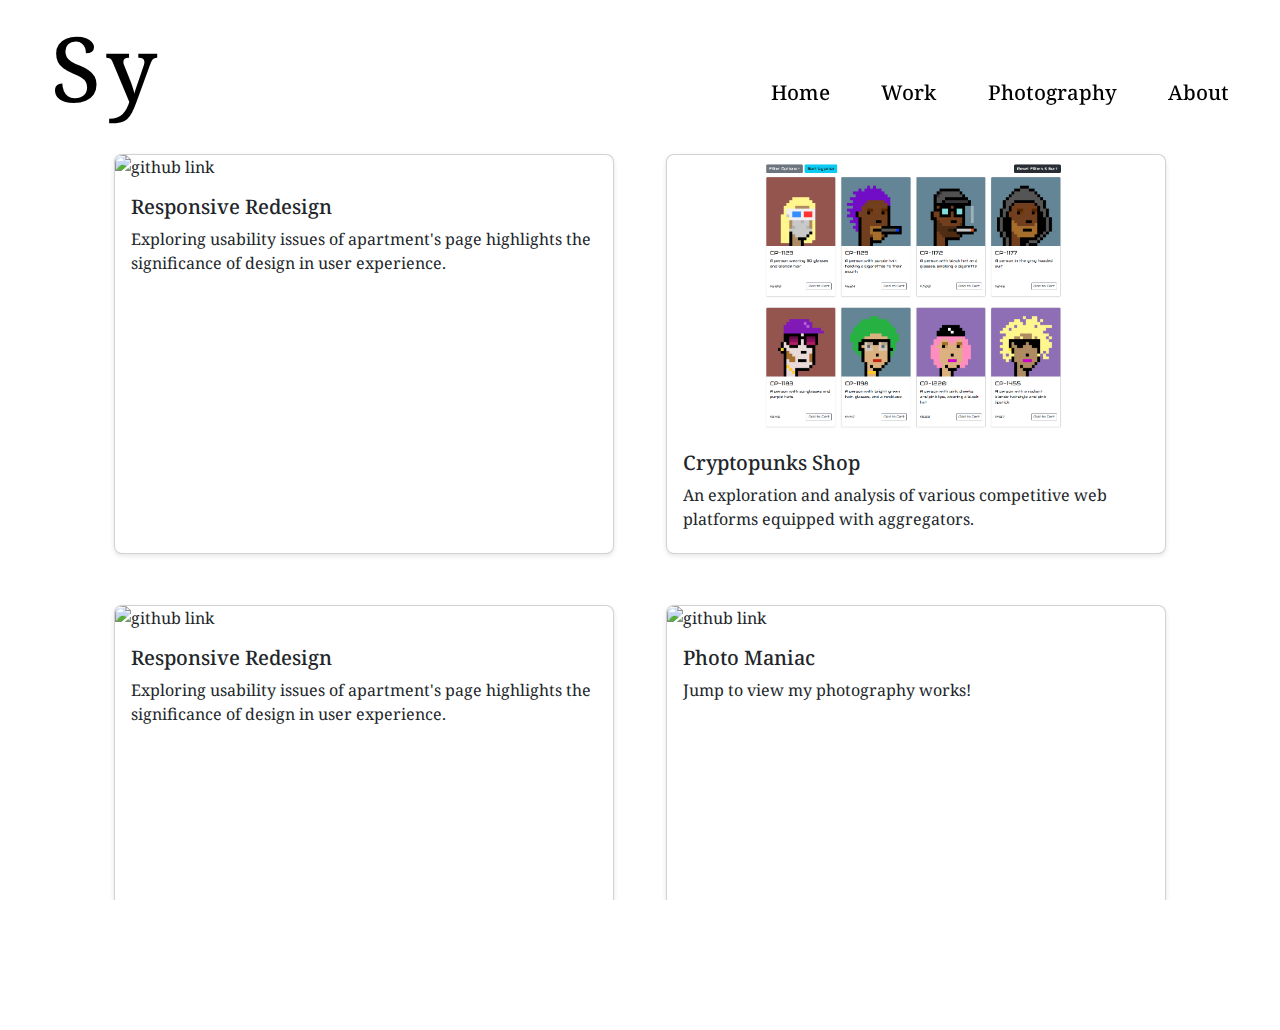
==== index.html @ 7248f9e4 "part finish work page" ====
<!DOCTYPE html>
<html lang="en">
<head>
    <meta charset="UTF-8">
    <meta name="viewport" content="width=device-width, initial-scale=1.0">
    <title>Shiyu Yan</title>
    <!-- Bootstrap CSS -->
    <link href="https://cdn.jsdelivr.net/npm/bootstrap@5.0.0/dist/css/bootstrap.min.css" rel="stylesheet">

    <link rel="stylesheet" href="css/index.css">
    <link rel="stylesheet" href="css/intro.css">
    <link rel="stylesheet" href="css/work.css">
    <link rel="stylesheet" href="css/photography.css"> 

</head>
<body>
    <header class="menu-bar">
        <div class="logo">
            <div>S</div>
            <div>y</div>
        </div>
        <div class="option-bar">
            <a id="introButton">Home</a>
            <a id="workButton">Work</a>
            <a id="photographyButton">Photography</a>
            <a id="aboutButton">About</a>
        </div>
    </header>

    <main>
        <div id="intro" class="intro-container">
            <div class="intro-box">
                <div class="intro-title">Hello! I'm Shiyu.</div>
                <div class="intro-description">I'm a software engineer with a passion for exploring human-computer interaction in robotics. Currently working as a research assistant at <a href="https://h2r.cs.brown.edu/">Humans To Robots Laboratory.</a> Start a chat via <a href="mailto:yanr666666@gmail.com">email!</a></div>
                <div class="intro-contact">
                    <a href="https://github.com/SHIYUYAN7"><img src="assets/github-icon.svg" alt="github link"></a>
                    <a href="https://www.linkedin.com/in/shiyu-yan-105141255/"><img src="assets/linkedin-icon.svg" alt="linkedin link"></a>
                </div>
                <div id="exploreButton" class="explore-button">Explore More</div>
            </div> 
        </div>
        <div id="work" class="work-container">
            <div class="work-box">
                <div id="responsive-card" class="card"> 
                    <img src="assets/responsive-design-cover.jpg" class="card-img-top" alt="github link">
                    <div class="card-body">
                        <h5 class="card-title">Responsive Redesign</h5>
                        <p class="card-text">Exploring usability issues of apartment's page highlights the significance of design in user experience.</p>
                    </div>
                </div>
         
                <div id="aggregator-card" class="card"> 
                    <img src="assets/aggregator.png" class="card-img-top" alt="github link">
                    <div class="card-body">
                        <h5 class="card-title">Cryptopunks Shop</h5>
                        <p class="card-text">An exploration and analysis of various competitive web platforms equipped with aggregators.</p>
                    </div>
                </div>
            </div>

            <div class="work-box">
                <div id="temp-card" class="card"> 
                    <img src="assets/responsive-design-cover.jpg" class="card-img-top" alt="github link">
                    <div class="card-body">
                        <h5 class="card-title">Responsive Redesign</h5>
                        <p class="card-text">Exploring usability issues of apartment's page highlights the significance of design in user experience.</p>
                    </div>
                </div>
         
                <div id="photography-card" class="card"> 
                    <img src="assets/cardiff-bay.JPG" class="card-img-top" alt="github link">
                    <div class="card-body">
                        <h5 class="card-title">Photo Maniac</h5>
                        <p class="card-text">Jump to view my photography works!</p>
                    </div>
                </div>
            </div>
            
        </div>
        <div id="photography" class="photography-container">
            photography
        </div>
    </main>

    <footer>

    </footer>

    <script src="index.js"></script>
</body>
</html>
---- css/index.css ----
@import url('https://fonts.googleapis.com/css2?family=Noto+Serif:ital,wght@0,100..900;1,100..900&display=swap');


body, html {
    margin: 0;
    padding: 0;
    height: 100%;

    /* set whole page to same font family */
    font-family: "Noto Serif", serif;

    overflow: auto;
    scrollbar-width: none; /* Firefox */
    -ms-overflow-style: none;  /* IE 10+ */
}

::-webkit-scrollbar {
    width: 0px;
    height: 0px;
    background: transparent; /* Chrome, Safari */
}

body::-ms-scrollbar {
    display: none; /* IE and Edge */
}

/* -----------------------------header----------------------------- */
.menu-bar{
    
    background-color: #fff;
    width: 100%;
    height: 12vh;
    display: flex;
    justify-content: space-between;
    margin-bottom: 3%;
    /* stick the menu bar at the top */
    position: fixed;
    top: 0;
    z-index: 10;


    .logo{
        display: flex;
        flex-direction: row;
        margin-left: 4vw;
        
        /* text */
        color: #000;
        font-size: 10vh;
        font-weight: 500;
        letter-spacing: 0.5vh;
    }
    .option-bar{
        display: flex;
        justify-content: space-around; /* horizontal center */
        align-items:last baseline; /* vertical center */
    }
    .option-bar a {
        color: #000;  
        text-decoration: none;    /* remove base line */
        transition: color 0.3s;   /* smooth color change effect */
        font-size: 1.6vw;
        font-weight: 500;
        padding-right: 4vw;
    }
    .option-bar a:hover {
        color: #FF2B6D;  /* mouse hover color */
    }
    
}
---- css/intro.css ----
/* -----------------------------intro----------------------------- */
.intro-container {
    width: 100%;
    height: 100vh; /* full screen as 100% (plus header) */
    
    display: flex;
    flex-direction: column;
    justify-content: center;
    align-items: center;


    .intro-box{
        width: 60%;
        height: 40%;
    }
    
    .intro-title {
        font-size: 4vw; 
        color: #000;
    }
    
    .intro-description {
        font-size: 1.6vw; /* Slightly larger font size */
        color: #666;
        margin-top: 20px;
    }
    
    .intro-description a {
        color: #FF2B6D;
        text-decoration: none;
    }
    
    .intro-description a:hover {
        border-bottom: 2.5px solid #FF2B6D;
    }
    
    .intro-contact img {
        width: 2.5vw; 
        height: 100%; 
        margin-right: 0.5vw;
        margin-top: 1.5vw;
    }
    
    .explore-button {
        margin: 7% auto;
        width: 20%;
        padding: 0.5vw 1vw;
        font-size: 1.5vw;
        background-color: #FF2B6D;
        color: white;
    
        border: none;
        border-radius: 7px;
        cursor: pointer;
        text-align: center;
    
        transition: transform 0.3s ease;
    }
    
    .explore-button:hover {
        transform: scale(1.1);
    }

}
---- css/work.css ----
/* -----------------------------work----------------------------- */
.work-container {
    width: 100%;
    height: 100%; /* full screen as 100% (plus header) */
    margin-top: 10%;
    
    display: flex;
    justify-content: center;
    align-items: center;
    flex-direction: column;
    
    .work-box{
        width: 90%;
        height: auto;

        display: flex;
        flex-wrap: wrap;
        justify-content: center; 
        margin: auto;
    }

    .card {
        width: 500px;
        height: 400px;
        box-shadow: 0 2px 5px rgba(0,0,0,0.1);
        margin: 2vw;
        border-radius: 8px;
        cursor: pointer;
    }

    .card img{
        border-top-left-radius: 8px;
        border-top-right-radius: 8px;
    }
}
---- css/photography.css ----
/* -----------------------------photography----------------------------- */
.photography-container {
    width: 100%;
    height: 100vh; /* full screen as 100% (plus header) */
    
    display: flex;
    justify-content: center;
    align-items: center;
}
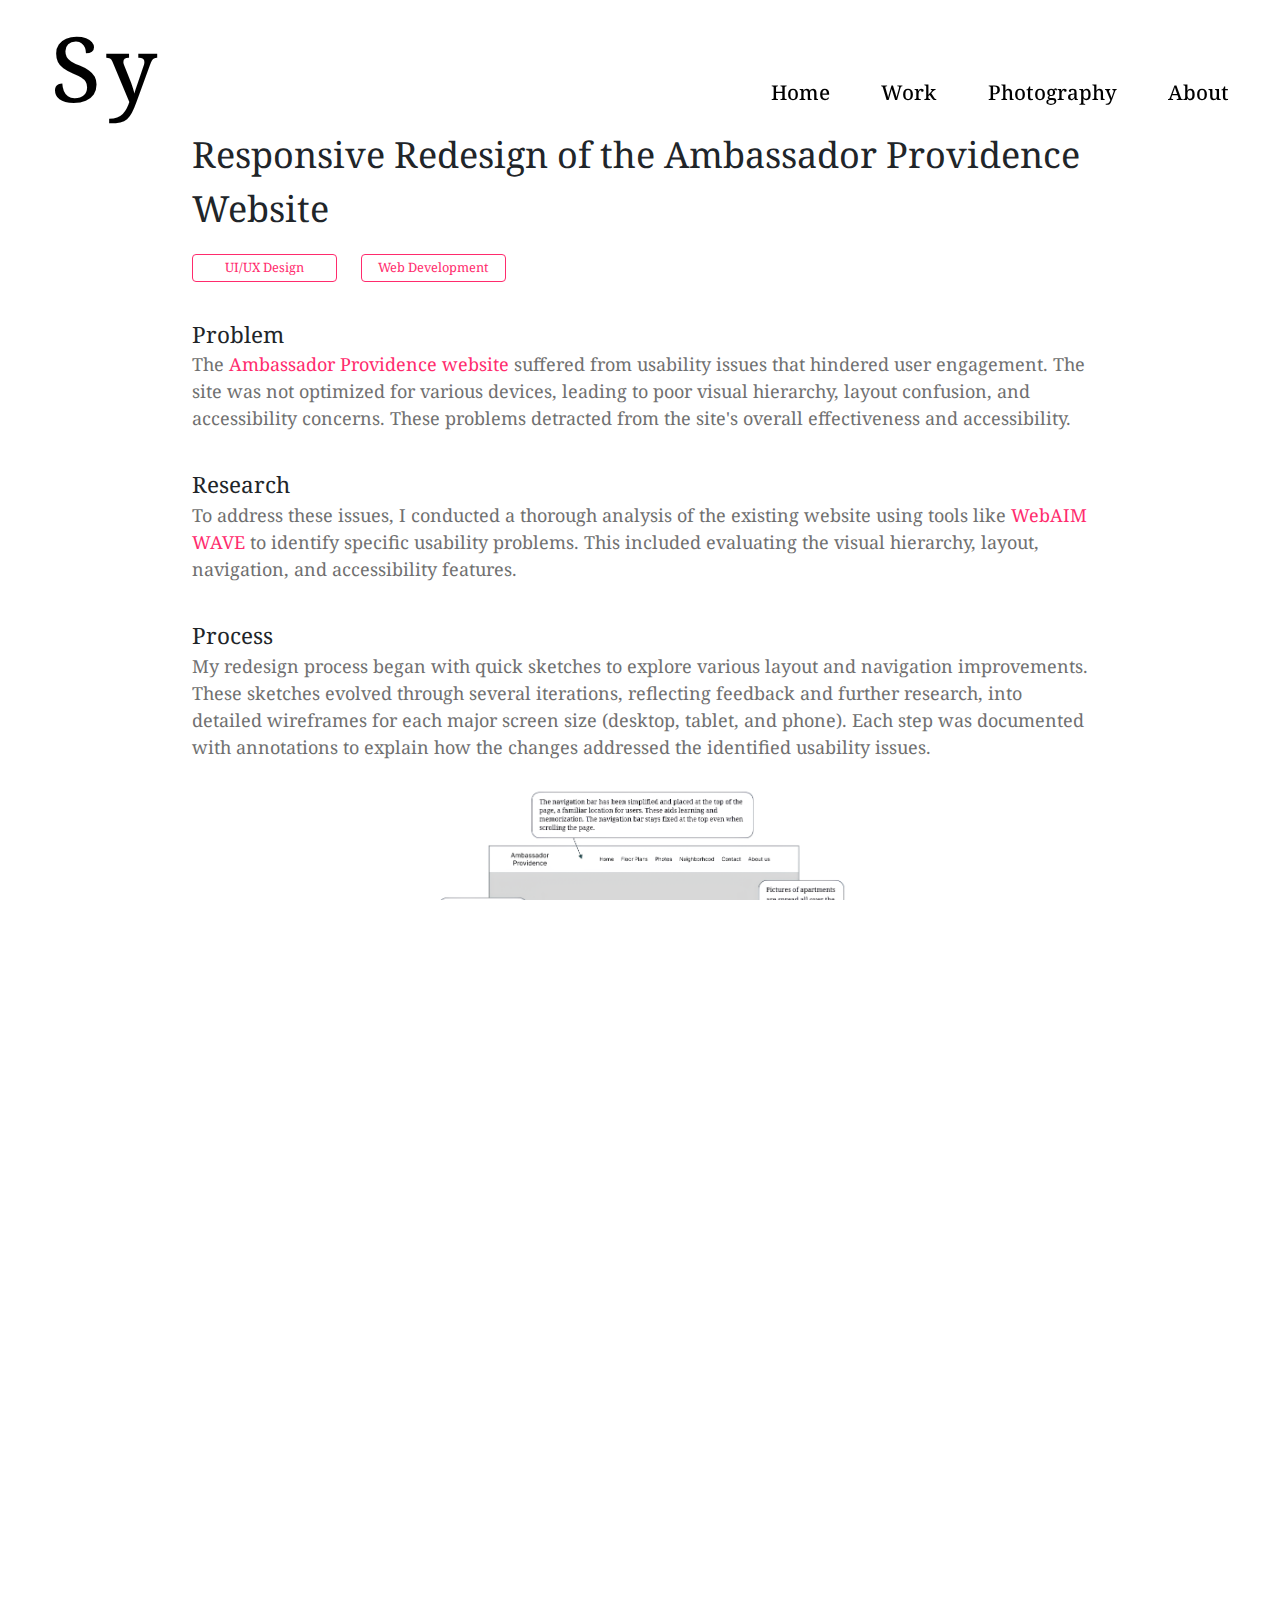
==== commit 52610aa8: "finish responsive case" ====
--- a/index.html
+++ b/index.html
@@ -11,6 +11,8 @@
     <link rel="stylesheet" href="css/intro.css">
     <link rel="stylesheet" href="css/work.css">
     <link rel="stylesheet" href="css/photography.css"> 
+    <link rel="stylesheet" href="css/about.css"> 
+    <link rel="stylesheet" href="css/case.css"> 
 
 </head>
 <body>
@@ -77,13 +79,90 @@
             </div>
             
         </div>
+
         <div id="photography" class="photography-container">
             photography
+        </div>
+
+        <div id="about" class="about-container">
+            about
+        </div>
+
+        <div id="responsive-case" class="case-container">
+            <div class="case-box">
+                <div class="case-title">Responsive Redesign of the Ambassador Providence Website</div>
+                <div class="small-paragraph-space"></div>
+                <div class="case-skills">
+                    <div class="row">
+                        <div class="col">
+                            <div class="case-skills-item">UI/UX Design</div>
+                        </div>
+                        <div class="col">
+                            <div class="case-skills-item">Web Development</div>
+                        </div>
+                    </div>
+                </div>
+                <div class="paragraph-space"></div>
+                <div class="case-content">
+                    <div class="case-subtitle">Problem</div>
+                    <div class="case-content-detail">The <a class="case-link" href="https://ambassadorprovidence.com">Ambassador Providence website</a> suffered from usability issues that hindered user engagement. The site was not optimized for various devices, leading to poor visual hierarchy, layout confusion, and accessibility concerns. These problems detracted from the site's overall effectiveness and accessibility.</div>
+                </div>
+                <div class="paragraph-space"></div>
+                <div class="case-content">
+                    <div class="case-subtitle">Research</div>
+                    <div class="case-content-detail">To address these issues, I conducted a thorough analysis of the existing website using tools like <a class="case-link" href="https://wave.webaim.org">WebAIM WAVE</a> to identify specific usability problems. This included evaluating the visual hierarchy, layout, navigation, and accessibility features.</div>
+                </div>
+                <div class="paragraph-space"></div>
+                <div class="case-content">
+                    <div class="case-subtitle">Process</div>
+                    <div class="case-content-detail">My redesign process began with quick sketches to explore various layout and navigation improvements. These sketches evolved through several iterations, reflecting feedback and further research, into detailed wireframes for each major screen size (desktop, tablet, and phone). Each step was documented with annotations to explain how the changes addressed the identified usability issues.</div>
+                </div>
+                <div class="small-paragraph-space"></div>
+
+                <div class="low-fi-container">  
+                    <div class="low-fi-image-container">
+                        <img src="assets/desktop-annotation.png" alt="Low-fi desktop" class="low-fi-image-desktop">
+                        <div class="small-paragraph-space"></div>
+                        <div class="low-fi-caption">Desktop</div>
+                    </div>
+
+                    <div class="low-fi-row">
+                        <div class="low-fi-image-container">
+                            <img src="assets/tablet-annotation.png" alt="Low-fi tablet" class="low-fi-image-tablet">
+                            <div class="small-paragraph-space"></div>
+                            <div class="low-fi-caption">Tablet</div>
+                        </div>
+                        
+                        <div class="low-fi-image-container">
+                            <img src="assets/phone-annotation.png" alt="Low-fi phone" class="low-fi-image-phone">
+                            <div class="small-paragraph-space"></div>
+                            <div class="low-fi-caption">Phone</div>
+                        </div>
+                    </div>
+                    
+                </div>
+                <div class="paragraph-space"></div>
+                <div class="case-content">
+                    <div class="case-subtitle">Solution</div>
+                    <div class="case-content-detail">The final design was presented in high-fidelity wireframes, which included detailed components, backgrounds, and color schemes tailored to each device type. This redesign not only enhanced the aesthetic appeal but significantly improved functionality and user experience across devices. Shown as high fiedlity wireframes below.</div>
+                </div>
+                <div class="small-paragraph-space"></div>
+                <div class="high-fi-container">
+                    <img src="assets/high-fi-desktop.png" alt="high-fi desktop" class="high-fi-desktop">
+                    <img src="assets/high-fi-tablet.png" alt="high-fi tablet" class="high-fi-tablet">
+                    <img src="assets/high-fi-phone.png" alt="high-fi phone" class="high-fi-phone">
+                </div>
+                <div class="small-paragraph-space"></div>
+                <div class="case-content">
+                    <div class="case-subtitle">Learnings</div>
+                    <div class="case-content-detail">This project highlighted the importance of responsive design in modern web development. Key learnings include the critical role of initial research in identifying usability issues, the effectiveness of iterative design in addressing user needs.</div>
+                </div>
+            </div>
         </div>
     </main>
 
     <footer>
-
+        
     </footer>
 
     <script src="index.js"></script>
--- a/css/index.css
+++ b/css/index.css
@@ -22,6 +22,10 @@
 
 body::-ms-scrollbar {
     display: none; /* IE and Edge */
+}
+
+footer{
+    margin-top: 5%;
 }
 
 /* -----------------------------header----------------------------- */
--- a/css/intro.css
+++ b/css/intro.css
@@ -21,7 +21,7 @@
     
     .intro-description {
         font-size: 1.6vw; /* Slightly larger font size */
-        color: #666;
+        color: #707070;
         margin-top: 20px;
     }
     
--- a/css/about.css
+++ b/css/about.css
@@ -0,0 +1,11 @@
+/* -----------------------------about----------------------------- */
+.about-container {
+    width: 100%;
+    height: 100%; /* full screen as 100% (plus header) */
+    margin-top: 10%;
+    
+    display: flex;
+    justify-content: center;
+    align-items: center;
+    flex-direction: column;
+}--- a/css/case.css
+++ b/css/case.css
@@ -0,0 +1,144 @@
+/* -----------------------------case----------------------------- */
+.case-container {
+    width: 100%;
+    height: 100%; /* full screen as 100% (plus header) */
+    margin-top: 10%;
+    
+    display: flex;
+    justify-content: center;
+    align-items: center;
+    flex-direction: column;
+
+    .case-box{
+        width: 70%;
+        height: auto;
+    }
+
+    /* global value */
+    .first-letter{
+        display: inline-block;
+        font-size: 5vmin;
+        color: #FF2B6D;
+        line-height: 0; /* Prevents the larger font size from affecting line height of surrounding text */
+        vertical-align: baseline; /* Aligns the letter with the middle of the surrounding text */
+        margin-right: 0.6vmin; 
+    }
+
+    .case-link{
+        color: #FF2B6D;
+        text-decoration: none;
+    }
+    
+    .case-link:hover {
+        border-bottom: 1.7px solid #FF2B6D;
+    }
+
+    .paragraph-space{
+        height: 4vmin;
+    }
+    .small-paragraph-space{
+        height: 2vmin;
+    }
+
+    .case-title{
+        font-size: 4vmin;
+    }
+
+    .case-subtitle{
+        font-size: 2.5vmin;
+    }
+
+    .case-content-detail{
+        color: #707070;
+        font-size: 2vmin;
+    }
+
+    .case-skills{
+        width: 35%;
+    }
+
+    .case-skills-item {
+        background-color: #fff; /* Light grey background */
+        border: 1.2px solid #FF2B6D; /* Pink border */
+        border-radius: 4px; /* Rounded corners */
+        padding: 0.25vw 0.5vw;
+        font-size: 1vw;
+        text-align: center; /* Center the text */
+        color: #FF2B6D; /* Dark grey text color for contrast */
+        transition: transform 0.3s ease-in-out, box-shadow 0.3s ease-in-out; /* Smooth transformation and shadow on hover */
+    }
+    
+    .case-skills-item:hover {
+        background-color: #FF2B6D; /* Change background to pink on hover */
+        color: #fff; /* Change text color to white on hover for better readability */
+        transform: scale(1.05); /* Slightly increase size on hover for a dynamic effect */
+    }
+
+    /* ------------------------------------low fi------------------------------------ */
+    .low-fi-container{
+        padding: 0 7vmin;
+    }
+    .low-fi-image-container {
+        padding: 1vmin;
+        display: flex;
+        justify-content: center;
+        align-items: center;
+        flex-direction: column;
+        /* border: 1px solid #24454A; */
+    }
+    .low-fi-row{
+        display: flex;
+        flex-direction: row;
+    }
+    .low-fi-image-desktop {
+        width: 55%;
+        height: auto;
+    }
+    .low-fi-image-tablet {
+        width: 100%;
+        height: auto;
+    }
+    .low-fi-image-phone {
+        width: 100%;
+        height: auto;
+    }
+    .low-fi-caption{
+        color: #707070;
+        font-size: 1vw;
+        text-align: center;
+    }
+    
+
+    /* ------------------------------------high fi------------------------------------ */
+    .high-fi-container{
+        padding: 0 7vmin;
+        display: flex;
+        flex-direction: row;
+        justify-content: center;
+        align-items: start;
+        gap: 4%;
+        /* border: 1px solid #24454A; */
+    }
+    .high-fi-desktop{
+        width: 41%;
+        height: auto;
+        border: 1px solid #24454A;
+        object-fit: contain;
+    }
+    .high-fi-tablet{
+        width: 28%;
+        height: auto;
+        border: 1px solid #24454A;
+        object-fit: contain;
+    }
+    .high-fi-phone{
+        width: 23%;
+        height: auto;
+        border: 1px solid #24454A;
+        object-fit: contain;
+    }
+    
+
+
+
+}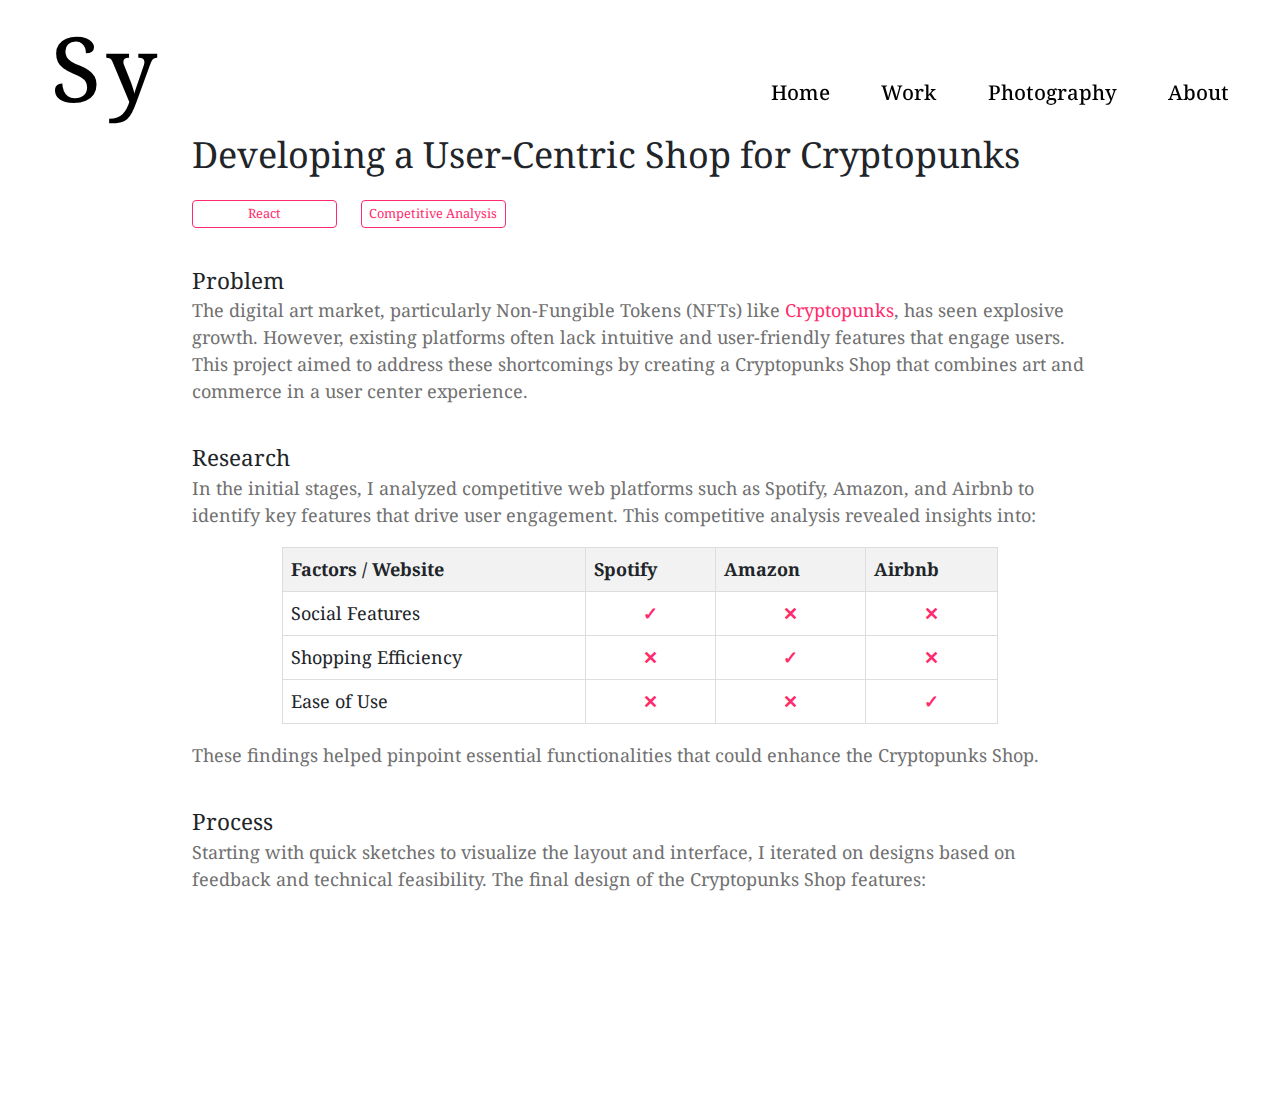
==== commit 4c55ad43: "update crypto page" ====
--- a/index.html
+++ b/index.html
@@ -51,7 +51,7 @@
                     </div>
                 </div>
          
-                <div id="aggregator-card" class="card"> 
+                <div id="crypto-card" class="card"> 
                     <img src="assets/aggregator.png" class="card-img-top" alt="github link">
                     <div class="card-body">
                         <h5 class="card-title">Cryptopunks Shop</h5>
@@ -105,12 +105,12 @@
                 <div class="paragraph-space"></div>
                 <div class="case-content">
                     <div class="case-subtitle">Problem</div>
-                    <div class="case-content-detail">The <a class="case-link" href="https://ambassadorprovidence.com">Ambassador Providence website</a> suffered from usability issues that hindered user engagement. The site was not optimized for various devices, leading to poor visual hierarchy, layout confusion, and accessibility concerns. These problems detracted from the site's overall effectiveness and accessibility.</div>
+                    <div class="case-content-detail">The <a class="case-link" href="https://ambassadorprovidence.com/">Ambassador Providence website</a> suffered from usability issues that hindered user engagement. The site was not optimized for various devices, leading to poor visual hierarchy, layout confusion, and accessibility concerns. These problems detracted from the site's overall effectiveness and accessibility.</div>
                 </div>
                 <div class="paragraph-space"></div>
                 <div class="case-content">
                     <div class="case-subtitle">Research</div>
-                    <div class="case-content-detail">To address these issues, I conducted a thorough analysis of the existing website using tools like <a class="case-link" href="https://wave.webaim.org">WebAIM WAVE</a> to identify specific usability problems. This included evaluating the visual hierarchy, layout, navigation, and accessibility features.</div>
+                    <div class="case-content-detail">To address these issues, I conducted a thorough analysis of the existing website using tools like <a class="case-link" href="https://wave.webaim.org/">WebAIM WAVE</a> to identify specific usability problems. This included evaluating the visual hierarchy, layout, navigation, and accessibility features.</div>
                 </div>
                 <div class="paragraph-space"></div>
                 <div class="case-content">
@@ -159,6 +159,81 @@
                 </div>
             </div>
         </div>
+
+        <div id="crypto-case" class="case-container">
+            <div class="case-box">
+                <div class="case-title">Developing a User-Centric Shop for Cryptopunks</div>
+                <div class="small-paragraph-space"></div>
+                <div class="case-skills">
+                    <div class="row">
+                        <div class="col">
+                            <div class="case-skills-item">React</div>
+                        </div>
+                        <div class="col">
+                            <div class="case-skills-item">Competitive Analysis</div>
+                        </div>
+                    </div>
+                </div>
+                <div class="paragraph-space"></div>
+                <div class="case-content">
+                    <div class="case-subtitle">Problem</div>
+                    <div class="case-content-detail">The digital art market, particularly Non-Fungible Tokens (NFTs) like <a class="case-link" href="https://cryptopunks.app/">Cryptopunks</a>, has seen explosive growth. However, existing platforms often lack intuitive and user-friendly features that engage users. This project aimed to address these shortcomings by creating a Cryptopunks Shop that combines art and commerce in a user center experience.</div>
+                </div>
+                <div class="paragraph-space"></div>
+                <div class="case-content">
+                    <div class="case-subtitle">Research</div>
+                    <div class="case-content-detail">In the initial stages, I analyzed competitive web platforms such as Spotify, Amazon, and Airbnb to identify key features that drive user engagement. This competitive analysis revealed insights into:</div>
+                </div>
+                <div class="small-paragraph-space"></div>
+                <table>
+                    <tr>
+                      <th>Factors / Website</th>
+                      <th>Spotify</th>
+                      <th>Amazon</th>
+                      <th>Airbnb</th>
+                    </tr>
+                    <tr>
+                      <td>Social Features</td>
+                      <td class="no-functionality">✓</td>
+                      <td class="no-functionality">✕</td>
+                      <td class="no-functionality">✕</td>
+                    </tr>
+                    <tr>
+                      <td>Shopping Efficiency</td>
+                      <td class="no-functionality">✕</td>
+                      <td class="no-functionality">✓</td>
+                      <td class="no-functionality">✕</td>
+                    </tr>
+                    <tr>
+                      <td>Ease of Use</td>
+                      <td class="no-functionality">✕</td>
+                      <td class="no-functionality">✕</td>
+                      <td class="no-functionality">✓</td>
+                    </tr>
+                </table>
+                <div class="small-paragraph-space"></div>
+                <div class="case-content-detail">These findings helped pinpoint essential functionalities that could enhance the Cryptopunks Shop.</div>
+
+                <div class="paragraph-space"></div>
+                <div class="case-content">
+                    <div class="case-subtitle">Process</div>
+                    <div class="case-content-detail">Starting with quick sketches to visualize the layout and interface, I iterated on designs based on feedback and technical feasibility. The final design of the Cryptopunks Shop features:</div>
+                </div>
+                <ul class="features-list">
+                    <li class="feature-item">
+                        <strong>One-click Add to Aggregator:</strong> Inspired by Airbnb, allowing users to effortlessly save their favorite NFTs.
+                    </li>
+                    <li class="feature-item">
+                        <strong>Visible and Accessible Aggregator:</strong> Modeled after Amazon’s always-visible shopping cart, ensuring easy access.
+                    </li>
+                    <li class="feature-item">
+                        <strong>Direct Delete Option:</strong> Simplifies item removal, enhancing the user experience.
+                    </li>
+                </ul>
+
+                
+            </div>
+        </div>
     </main>
 
     <footer>
--- a/css/case.css
+++ b/css/case.css
@@ -58,19 +58,19 @@
     }
 
     .case-skills-item {
-        background-color: #fff; /* Light grey background */
-        border: 1.2px solid #FF2B6D; /* Pink border */
-        border-radius: 4px; /* Rounded corners */
+        background-color: #fff; 
+        border: 1.2px solid #FF2B6D; 
+        border-radius: 4px; 
         padding: 0.25vw 0.5vw;
         font-size: 1vw;
-        text-align: center; /* Center the text */
-        color: #FF2B6D; /* Dark grey text color for contrast */
+        text-align: center; 
+        color: #FF2B6D; 
         transition: transform 0.3s ease-in-out, box-shadow 0.3s ease-in-out; /* Smooth transformation and shadow on hover */
     }
     
     .case-skills-item:hover {
         background-color: #FF2B6D; /* Change background to pink on hover */
-        color: #fff; /* Change text color to white on hover for better readability */
+        color: #fff; 
         transform: scale(1.05); /* Slightly increase size on hover for a dynamic effect */
     }
 
@@ -138,7 +138,52 @@
         object-fit: contain;
     }
     
+    /* ------------------------------------table------------------------------------ */
+    table {
+        margin: 0 auto;
+        width: 80%;
+        border-collapse: collapse;
+    }
+    th, td {
+        border: 1px solid #ddd;
+        padding: 8px;
+        text-align: left;
+        font-size: 2vmin;
+    }
 
+    th {
+        background-color: #f2f2f2;
+        font-size: 2vmin;
+    }
+    
+    .no-functionality {
+        text-align: center;
+        color: #FF2B6D;
+        font-weight: bold;
+        font-size: 2vmin;
+    }
+
+    /* ------------------------------------list------------------------------------ */
+    .features-list {
+        width: 70%;
+        list-style: none; 
+        padding: 0; 
+        margin: 20px auto; 
+    }
+    
+    .feature-item {
+        background-color: #f8f8f8; 
+        border: 1px solid #ddd;
+        padding: 1vh 0.7vw; 
+        margin-bottom: 0.8vh;
+        border-radius: 5px; 
+        font-size: 0.8vw; 
+    }
+    
+    .feature-item strong {
+        color: #333; 
+        font-weight: bold; 
+    }
 
 
 }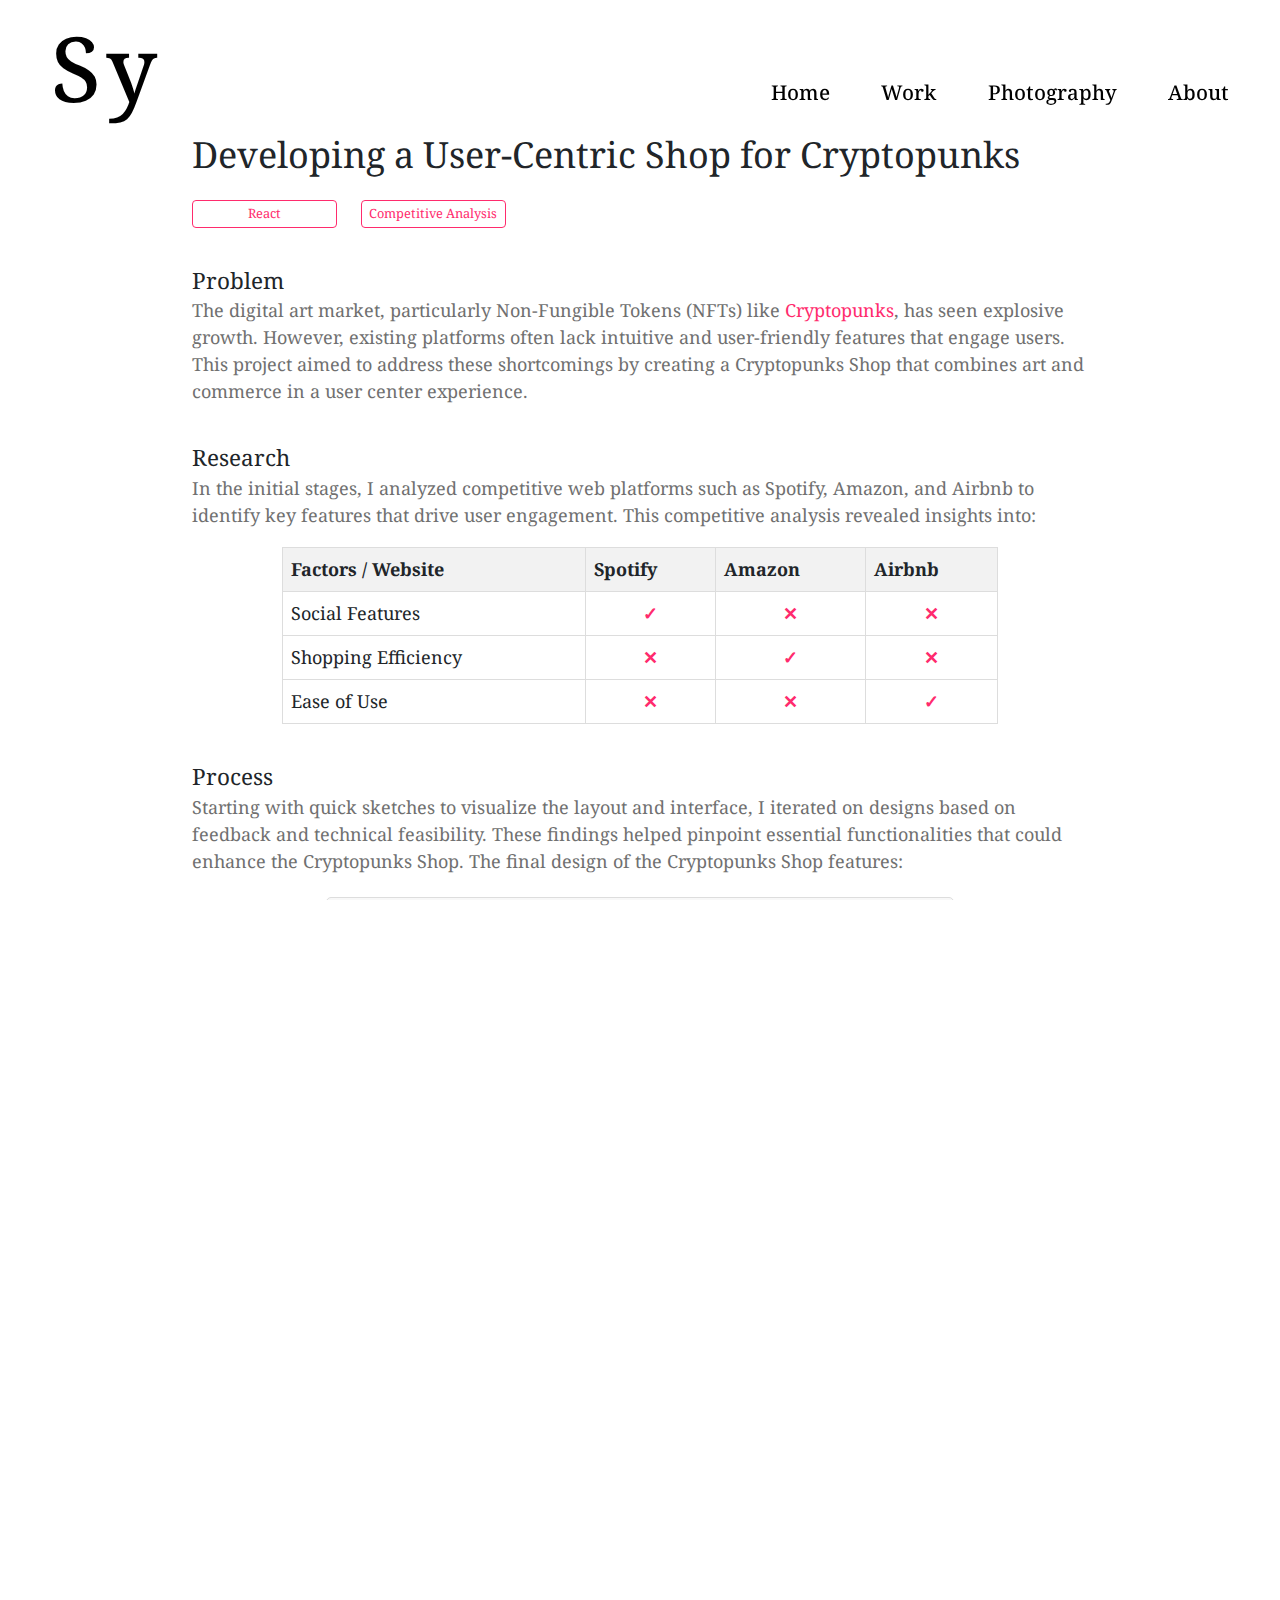
==== commit 7b4aa8fb: "finish crypto page" ====
--- a/index.html
+++ b/index.html
@@ -211,14 +211,13 @@
                       <td class="no-functionality">✓</td>
                     </tr>
                 </table>
-                <div class="small-paragraph-space"></div>
-                <div class="case-content-detail">These findings helped pinpoint essential functionalities that could enhance the Cryptopunks Shop.</div>
 
                 <div class="paragraph-space"></div>
                 <div class="case-content">
                     <div class="case-subtitle">Process</div>
-                    <div class="case-content-detail">Starting with quick sketches to visualize the layout and interface, I iterated on designs based on feedback and technical feasibility. The final design of the Cryptopunks Shop features:</div>
-                </div>
+                    <div class="case-content-detail">Starting with quick sketches to visualize the layout and interface, I iterated on designs based on feedback and technical feasibility. These findings helped pinpoint essential functionalities that could enhance the Cryptopunks Shop. The final design of the Cryptopunks Shop features:</div>
+                </div>
+                
                 <ul class="features-list">
                     <li class="feature-item">
                         <strong>One-click Add to Aggregator:</strong> Inspired by Airbnb, allowing users to effortlessly save their favorite NFTs.
@@ -230,7 +229,21 @@
                         <strong>Direct Delete Option:</strong> Simplifies item removal, enhancing the user experience.
                     </li>
                 </ul>
-
+                
+                <div class="paragraph-space"></div>
+                <div class="case-content">
+                    <div class="case-subtitle">Solution</div>
+                    <div class="case-content-detail">The high-fidelity mockups showing the detailed design for desktop and mobile views. These mockups encapsulate the visual and interaction design, focusing on ease of use, appeal, and functionality.</div>
+                </div>
+                <div class="low-fi-image-container">
+                    <img src="assets/high-fi-crypto.png" alt="high-fi-crypto">
+                </div>
+
+                <!-- <div class="paragraph-space"></div> -->
+                <div class="case-content">
+                    <div class="case-subtitle">Learnings</div>
+                    <div class="case-content-detail">This project underscored the importance of understanding user needs and industry standards. Specially, a streamlined shopping experience is necessery. I got a chance to complete synthesizing competitive insights, crafting the user experience, and translating these into a functional and aesthetic interface using React.</div>
+                </div>
                 
             </div>
         </div>
--- a/css/case.css
+++ b/css/case.css
@@ -168,16 +168,17 @@
         width: 70%;
         list-style: none; 
         padding: 0; 
-        margin: 20px auto; 
+        margin: 0 auto; 
+        margin-top: 2.5vh;
     }
     
     .feature-item {
         background-color: #f8f8f8; 
         border: 1px solid #ddd;
         padding: 1vh 0.7vw; 
-        margin-bottom: 0.8vh;
+        margin-top: 1vh;
         border-radius: 5px; 
-        font-size: 0.8vw; 
+        font-size: 1vw; 
     }
     
     .feature-item strong {
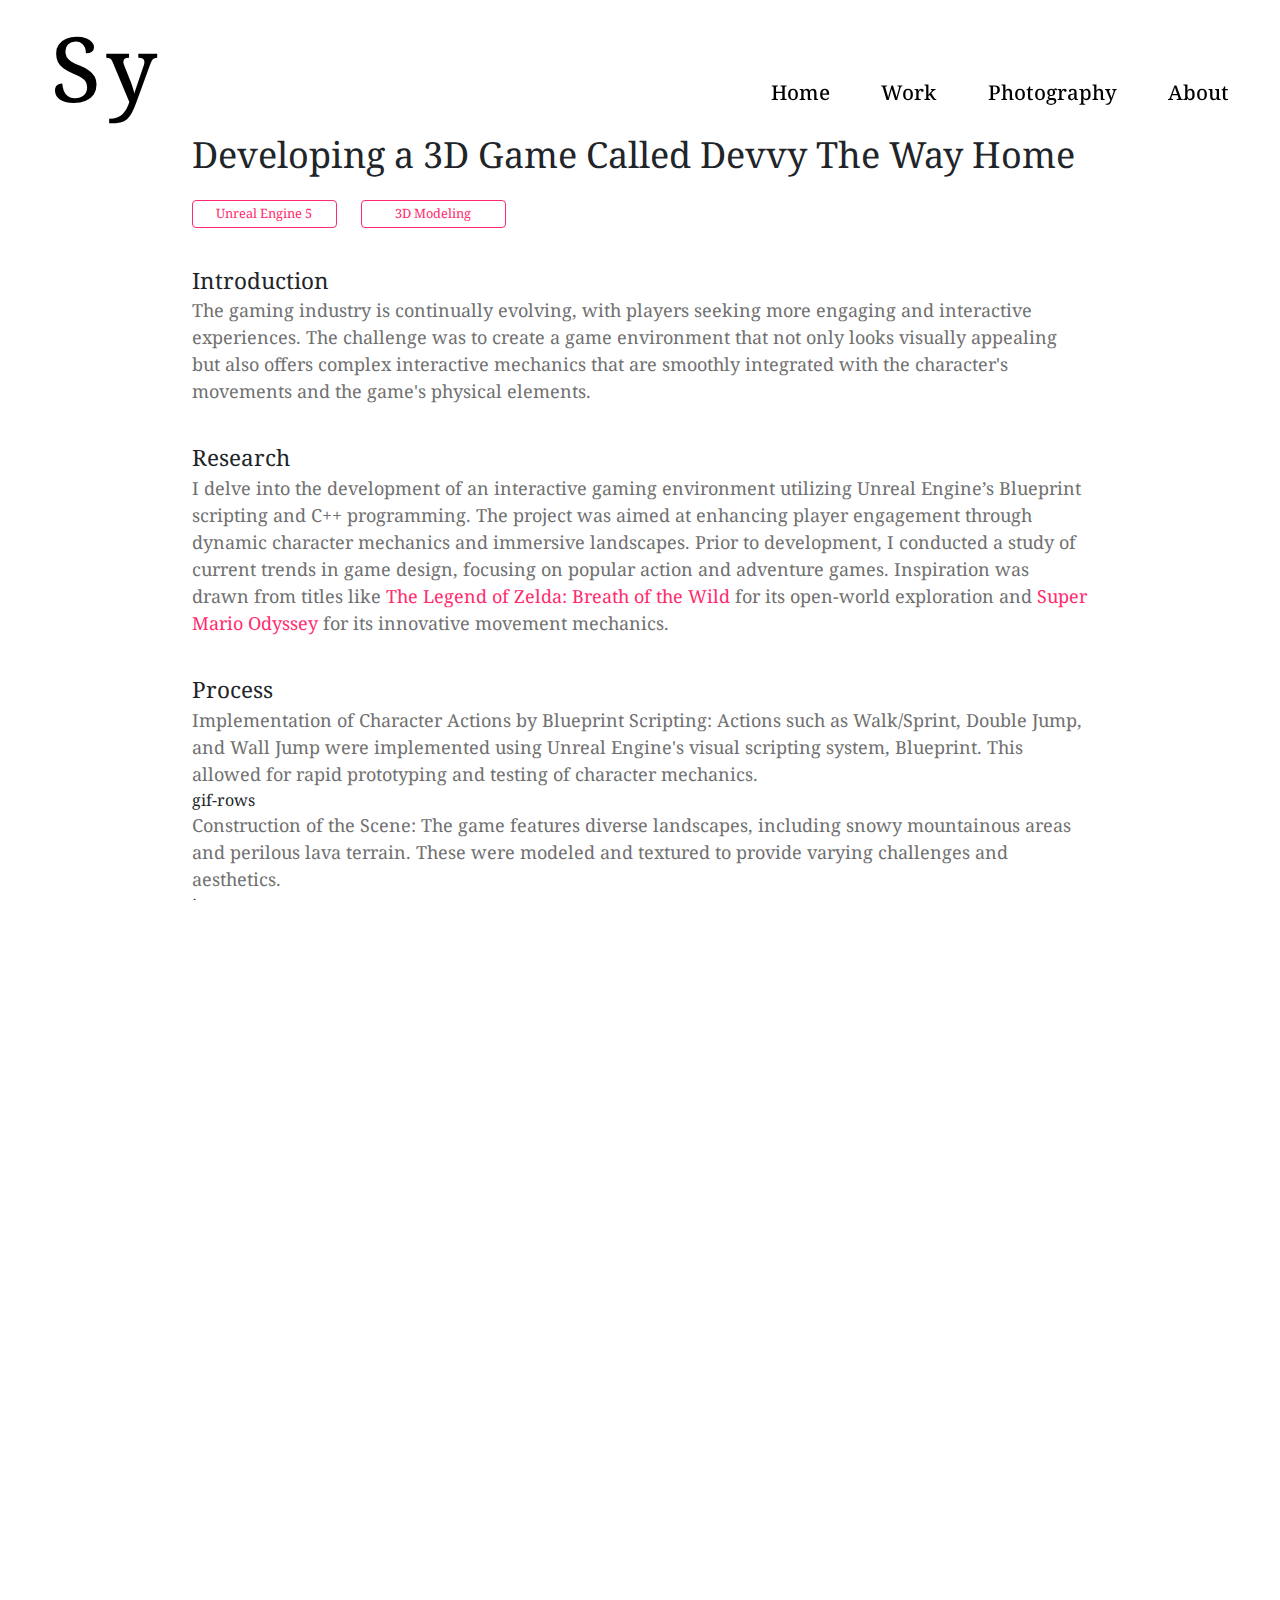
==== commit a03b723b: "partially completed" ====
--- a/index.html
+++ b/index.html
@@ -44,7 +44,7 @@
         <div id="work" class="work-container">
             <div class="work-box">
                 <div id="responsive-card" class="card"> 
-                    <img src="assets/responsive-design-cover.jpg" class="card-img-top" alt="github link">
+                    <img src="assets/responsive-design-cover.jpg" class="card-img-top" alt="responsive-design-cover">
                     <div class="card-body">
                         <h5 class="card-title">Responsive Redesign</h5>
                         <p class="card-text">Exploring usability issues of apartment's page highlights the significance of design in user experience.</p>
@@ -52,7 +52,7 @@
                 </div>
          
                 <div id="crypto-card" class="card"> 
-                    <img src="assets/aggregator.png" class="card-img-top" alt="github link">
+                    <img src="assets/aggregator.png" class="card-img-top" alt="aggregator">
                     <div class="card-body">
                         <h5 class="card-title">Cryptopunks Shop</h5>
                         <p class="card-text">An exploration and analysis of various competitive web platforms equipped with aggregators.</p>
@@ -61,16 +61,16 @@
             </div>
 
             <div class="work-box">
-                <div id="temp-card" class="card"> 
-                    <img src="assets/responsive-design-cover.jpg" class="card-img-top" alt="github link">
+                <div id="devvy-card" class="card"> 
+                    <img src="assets/devvy-game.jpg" class="card-img-top" alt="devvy-game">
                     <div class="card-body">
-                        <h5 class="card-title">Responsive Redesign</h5>
-                        <p class="card-text">Exploring usability issues of apartment's page highlights the significance of design in user experience.</p>
+                        <h5 class="card-title">Devvy The Way Home</h5>
+                        <p class="card-text">Treasure hunting among volcanoes and glaciers. 3D platforming game - Unreal Engine 5</p>
                     </div>
                 </div>
          
                 <div id="photography-card" class="card"> 
-                    <img src="assets/cardiff-bay.JPG" class="card-img-top" alt="github link">
+                    <img src="assets/cardiff-bay.JPG" class="card-img-top" alt="cardiff-bay">
                     <div class="card-body">
                         <h5 class="card-title">Photo Maniac</h5>
                         <p class="card-text">Jump to view my photography works!</p>
@@ -239,10 +239,66 @@
                     <img src="assets/high-fi-crypto.png" alt="high-fi-crypto">
                 </div>
 
-                <!-- <div class="paragraph-space"></div> -->
                 <div class="case-content">
                     <div class="case-subtitle">Learnings</div>
                     <div class="case-content-detail">This project underscored the importance of understanding user needs and industry standards. Specially, a streamlined shopping experience is necessery. I got a chance to complete synthesizing competitive insights, crafting the user experience, and translating these into a functional and aesthetic interface using React.</div>
+                </div>
+                
+            </div>
+        </div>
+
+        <div id="devvy-case" class="case-container">
+            <div class="case-box">
+                <div class="case-title">Developing a 3D Game Called Devvy The Way Home</div>
+                <div class="small-paragraph-space"></div>
+                <div class="case-skills">
+                    <div class="row">
+                        <div class="col">
+                            <div class="case-skills-item">Unreal Engine 5</div>
+                        </div>
+                        <div class="col">
+                            <div class="case-skills-item">3D Modeling</div>
+                        </div>
+                    </div>
+                </div>
+                <div class="paragraph-space"></div>
+                <div class="case-content">
+                    <div class="case-subtitle">Introduction</div>
+                    <div class="case-content-detail">The gaming industry is continually evolving, with players seeking more engaging and interactive experiences. The challenge was to create a game environment that not only looks visually appealing but also offers complex interactive mechanics that are smoothly integrated with the character's movements and the game's physical elements.</div>
+                </div>
+                <div class="paragraph-space"></div>
+                <div class="case-content">
+                    <div class="case-subtitle">Research</div>
+                    <div class="case-content-detail">I delve into the development of an interactive gaming environment utilizing Unreal Engine’s Blueprint scripting and C++ programming. The project was aimed at enhancing player engagement through dynamic character mechanics and immersive landscapes. Prior to development, I conducted a study of current trends in game design, focusing on popular action and adventure games. Inspiration was drawn from titles like <a class="case-link" href="https://en.wikipedia.org/wiki/The_Legend_of_Zelda:_Breath_of_the_Wild">The Legend of Zelda: Breath of the Wild</a> for its open-world exploration and <a class="case-link" href="https://en.wikipedia.org/wiki/Super_Mario_Odyssey">Super Mario Odyssey</a> for its innovative movement mechanics.</div>
+                </div>
+                
+                <div class="paragraph-space"></div>
+                <div class="case-content">
+                    <div class="case-subtitle">Process</div>
+                    <div class="case-content-detail">Implementation of Character Actions by Blueprint Scripting: Actions such as Walk/Sprint, Double Jump, and Wall Jump were implemented using Unreal Engine's visual scripting system, Blueprint. This allowed for rapid prototyping and testing of character mechanics.</div>
+                    <div class="gif-rows">
+                        gif-rows
+                    </div>
+                    <div class="case-content-detail">Construction of the Scene: The game features diverse landscapes, including snowy mountainous areas and perilous lava terrain. These were modeled and textured to provide varying challenges and aesthetics.</div>
+                    <div>img</div>
+                    <div class="case-content-detail">Interactive models such as obstacles and enemies were placed in the environment. Using C++ programming, I developed a system to track collisions that enhance gameplay by challenging the player and providing feedback.</div>
+                    <div>img</div>
+                </div>
+                
+                <div class="paragraph-space"></div>
+                <div class="case-content">
+                    <div class="case-subtitle">Solution</div>
+                    <div class="case-content-detail">The integration of advanced character mechanics with a textured environment resulted in a interactive and engaging game. The final product was showcased through a <a class="case-link" href="https://www.cse.msu.edu/~yanshiy1/cse472/project2/DevvyTheWayHome.mp4">gameplay video</a> demonstrating the interaction of the character with the environment, highlighting the responsive mechanics and graphics.</div>
+                </div>
+                <div class="small-paragraph-space"></div>
+                <div class="single-image-container">
+                    <img src="assets/devvy-solution.png" alt="devvy-solution">
+                </div>
+                
+                <div class="paragraph-space"></div>
+                <div class="case-content">
+                    <div class="case-subtitle">Learnings</div>
+                    <div class="case-content-detail">Throughout this project, I enhanced my skills in both Blueprint scripting and C++ programming. I learned the importance of iterative design and testing, particularly in a complex system where multiple elements must interact smoothly. </div>
                 </div>
                 
             </div>
--- a/css/case.css
+++ b/css/case.css
@@ -187,4 +187,17 @@
     }
 
 
+
+    .single-image-container {
+        display: flex;      
+        justify-content: center; 
+        align-items: center;             
+        width: 100%;          
+    }
+    
+    .single-image-container img {   
+        height: auto;          
+        width: 85%;        
+    }
+
 }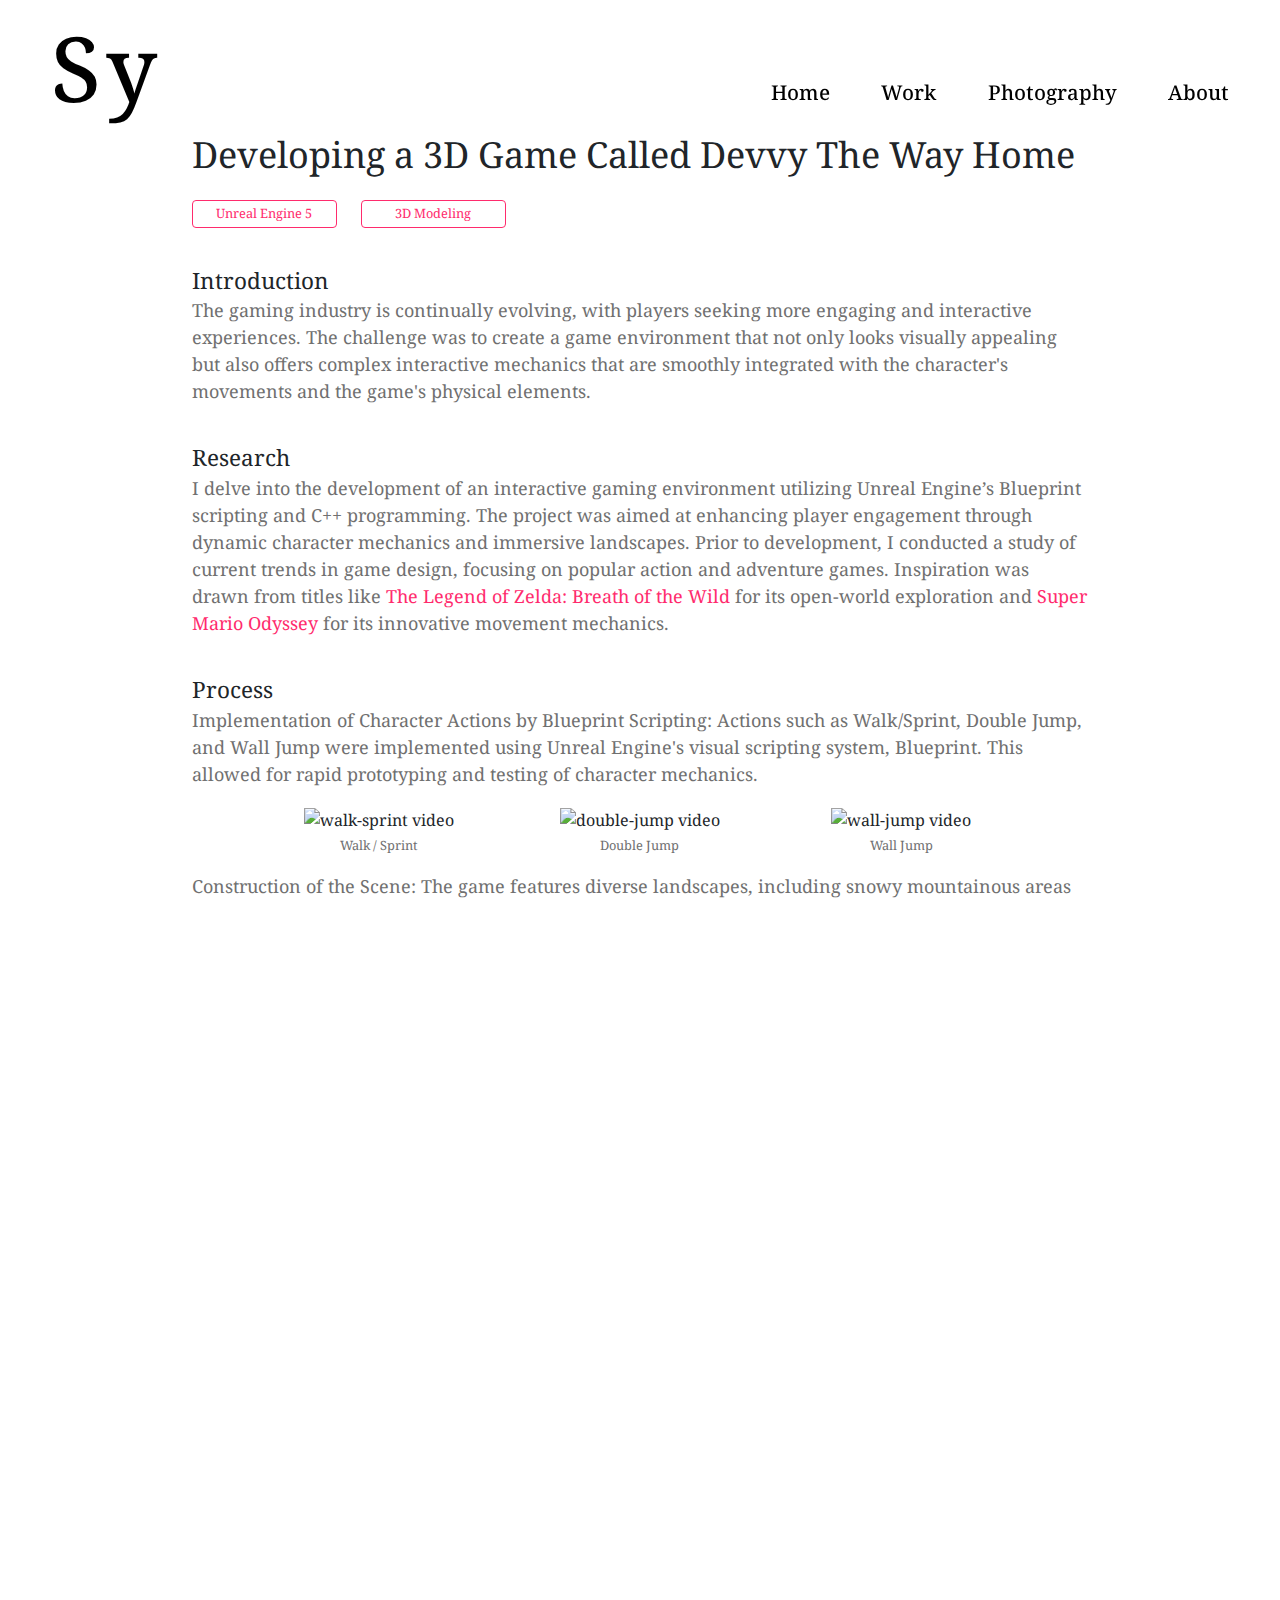
==== commit edc1e461: "fix some bug" ====
--- a/index.html
+++ b/index.html
@@ -233,7 +233,7 @@
                 <div class="paragraph-space"></div>
                 <div class="case-content">
                     <div class="case-subtitle">Solution</div>
-                    <div class="case-content-detail">The high-fidelity mockups showing the detailed design for desktop and mobile views. These mockups encapsulate the visual and interaction design, focusing on ease of use, appeal, and functionality.</div>
+                    <div class="case-content-detail">The high-fidelity mockups showing the detailed design for desktop and mobile views. These mockups encapsulate the visual and interaction design, focusing on ease of use, appeal, and functionality. Please jump to the <a class="case-link" href="https://cryptopunks-shop.vercel.app/">full site</a> to view!</div>
                 </div>
                 <div class="low-fi-image-container">
                     <img src="assets/high-fi-crypto.png" alt="high-fi-crypto">
@@ -276,13 +276,37 @@
                 <div class="case-content">
                     <div class="case-subtitle">Process</div>
                     <div class="case-content-detail">Implementation of Character Actions by Blueprint Scripting: Actions such as Walk/Sprint, Double Jump, and Wall Jump were implemented using Unreal Engine's visual scripting system, Blueprint. This allowed for rapid prototyping and testing of character mechanics.</div>
+                    <div class="small-paragraph-space"></div>
                     <div class="gif-rows">
-                        gif-rows
-                    </div>
+                        <figure>
+                            <img src="assets/walk-sprint.gif" alt="walk-sprint video">
+                            <figcaption>Walk / Sprint</figcaption>
+                        </figure>
+                        <figure>
+                            <img src="assets/double-jump.gif" alt="double-jump video">
+                            <figcaption>Double Jump</figcaption>
+                        </figure>
+                        <figure>
+                            <img src="assets/wall-jump.gif" alt="wall-jump video">
+                            <figcaption>Wall Jump</figcaption>
+                        </figure>
+                    </div>
+                    <div class="small-paragraph-space"></div>
                     <div class="case-content-detail">Construction of the Scene: The game features diverse landscapes, including snowy mountainous areas and perilous lava terrain. These were modeled and textured to provide varying challenges and aesthetics.</div>
-                    <div>img</div>
-                    <div class="case-content-detail">Interactive models such as obstacles and enemies were placed in the environment. Using C++ programming, I developed a system to track collisions that enhance gameplay by challenging the player and providing feedback.</div>
-                    <div>img</div>
+                    <div class="small-paragraph-space"></div>
+                    <div class="case-video">
+                        <video src="assets/landscapes.mp4" controls autoplay loop muted>
+                            Your browser does not support the video tag.
+                        </video>
+                    </div>
+                    <div class="small-paragraph-space"></div>
+                    <div class="case-content-detail">Interactive models Collision Mechanics: such as obstacles and enemies were placed in the environment. Using C++ programming, I developed a system to track collisions that enhance gameplay by challenging the player and providing feedback.</div>
+                    <div class="small-paragraph-space"></div>
+                    <div class="case-video">
+                        <video src="assets/collection.mp4" controls autoplay loop muted>
+                            Your browser does not support the video tag.
+                        </video>
+                    </div>
                 </div>
                 
                 <div class="paragraph-space"></div>
--- a/css/case.css
+++ b/css/case.css
@@ -197,7 +197,43 @@
     
     .single-image-container img {   
         height: auto;          
-        width: 85%;        
+        width: 80%;        
+    }
+
+
+    /* ------------------------------------list------------------------------------ */
+    .gif-rows{
+        /* width: 80%; */
+        display: flex;     
+        justify-content: center; 
+        align-items: center;   
+        gap: 5vw;          
+    }
+
+    .gif-rows figure {
+        width: 22%;         
+        text-align: center; 
+        margin: 0;    
+    }  
+    
+    .gif-rows img {
+        width: 100%;   
+        height: auto;     
+    }
+    
+    .gif-rows figcaption {
+        font-size: 1vw;    
+        color: #707070;    
+        margin-top: 0.5vh;   
+    }
+
+    .case-video{
+        display: flex;
+        justify-content: center;
+    }
+
+    .case-video video{
+        width: 80%;
     }
 
 }